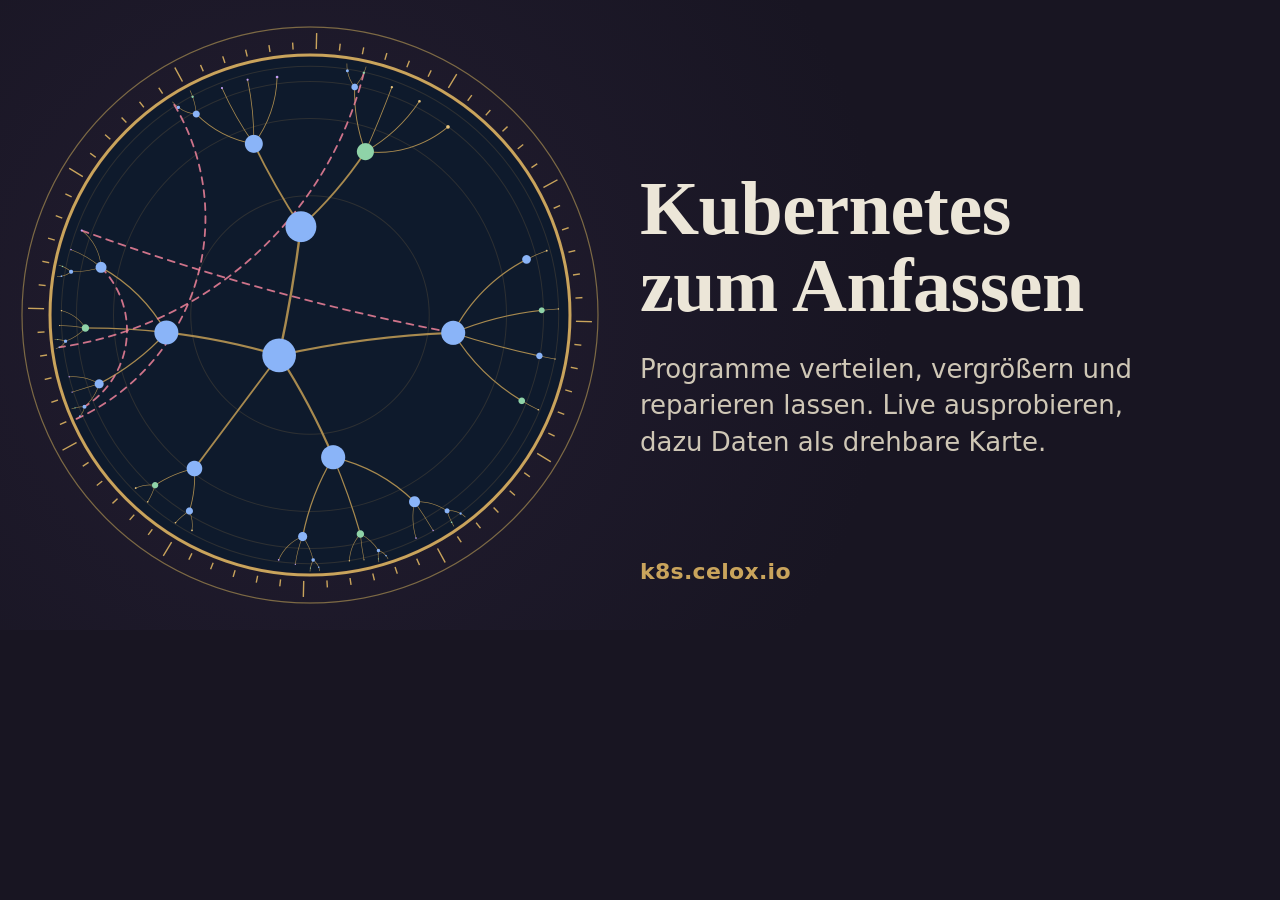
==== tools/og.html @ ddb6ec95 "Landing page, plain-language UI, favicon and Open Graph image - / is now an explanatory landing page" ====
<!doctype html>
<!-- Vorlage fuer das Open-Graph-Bild (1200x630). Rendern: tools/render.sh -->
<html lang="de"><head><meta charset="utf-8">
<style>
html,body{margin:0;background:#181522}
#og{position:relative;width:1200px;height:630px;overflow:hidden;background:radial-gradient(circle at 300px 315px,#221d31 0,#181522 62%)}
canvas{position:absolute;left:0;top:0}
.txt{position:absolute;left:640px;top:0;bottom:0;width:500px;display:flex;flex-direction:column;justify-content:center;color:#ece6d8;font-family:"Iowan Old Style","Palatino Linotype",Palatino,Georgia,serif}
h1{margin:0;font-size:76px;line-height:1.02;font-weight:600;letter-spacing:-.5px}
p{margin:26px 0 0;font:400 26px/1.4 system-ui,-apple-system,"Segoe UI",sans-serif;color:#cfc7b6}
.url{position:absolute;left:640px;bottom:46px;font:600 22px system-ui,sans-serif;color:#c9a45c;letter-spacing:.3px}
</style></head><body>
<div id="og">
  <canvas id="c" width="2400" height="1260" style="width:1200px;height:630px"></canvas>
  <div class="txt"><h1>Kubernetes zum Anfassen</h1><p>Programme verteilen, vergrößern und reparieren lassen. Live ausprobieren, dazu Daten als drehbare Karte.</p></div>
  <div class="url">k8s.celox.io</div>
</div>
<script src="../k8s/web/hyper.js"></script>
<script>
const H = Hyper, c = document.getElementById('c'), ctx = c.getContext('2d');
ctx.scale(2, 2);
const mk = (kids, t) => ({ children: kids || [], type: t || 'leaf' });
const br = (n, m, d) => mk(Array.from({ length: n }, (_, i) => mk(d ? [br(2, 1, false)] .concat(Array.from({ length: m }, () => mk([], i % 2 ? 'leaf' : 'leaf2'))) : Array.from({ length: m }, () => mk([], 'leaf')), i % 2 ? 'list' : 'group')), 'group');
const root = mk([br(3, 2, true), br(2, 3, true), br(4, 1, false), br(3, 2, true), br(2, 2, false)], 'group');
H.layout(root);
const all = []; (function w(n) { all.push(n); n.children.forEach(k => { k.parent = n; w(k); }); })(root);
const V = H.compose(H.rotate(-0.5), H.translate([-0.18, 0.08]));
const cx = 310, cy = 315, S = 258;
const scr = z => [cx + S * z[0], cy + S * z[1]];
function geo(a, b) {
  const A = scr(a), B = scr(b), g = H.geodesic(a, b);
  if (g.line) { ctx.moveTo(A[0], A[1]); ctx.lineTo(B[0], B[1]); return; }
  const C = scr(g.c), r = g.r * S;
  const a1 = Math.atan2(A[1] - C[1], A[0] - C[0]), a2 = Math.atan2(B[1] - C[1], B[0] - C[0]);
  let d = a2 - a1; while (d > Math.PI) d -= 2 * Math.PI; while (d < -Math.PI) d += 2 * Math.PI;
  ctx.moveTo(A[0], A[1]); ctx.arc(C[0], C[1], r, a1, a2, d < 0);
}
ctx.beginPath(); ctx.arc(cx, cy, S, 0, 7); ctx.fillStyle = '#0e1a2c'; ctx.fill();
ctx.strokeStyle = '#7d6a45'; ctx.globalAlpha = .28; ctx.lineWidth = 1;
for (let d = 1; d <= 4; d++) { ctx.beginPath(); ctx.arc(cx, cy, S * Math.tanh(d / 2), 0, 7); ctx.stroke(); }
ctx.globalAlpha = 1;
ctx.beginPath(); ctx.arc(cx, cy, S + 2, 0, 7); ctx.strokeStyle = '#c9a45c'; ctx.lineWidth = 3; ctx.stroke();
ctx.beginPath(); ctx.arc(cx, cy, S + 30, 0, 7); ctx.strokeStyle = '#7d6a45'; ctx.lineWidth = 1.2; ctx.stroke();
ctx.beginPath();
for (let i = 0; i < 72; i++) { const a = -0.5 + i * Math.PI / 36, l = i % 6 ? 7 : 16;
  ctx.moveTo(cx + Math.cos(a) * (S + 8), cy + Math.sin(a) * (S + 8)); ctx.lineTo(cx + Math.cos(a) * (S + 8 + l), cy + Math.sin(a) * (S + 8 + l)); }
ctx.strokeStyle = '#c9a45c'; ctx.lineWidth = 1.4; ctx.stroke();
for (const n of all) { n.w = H.apply(V, n.pos); n.f = 1 - H.abs2(n.w); }
ctx.save(); ctx.beginPath(); ctx.arc(cx, cy, S, 0, 7); ctx.clip();
ctx.lineCap = 'round'; ctx.strokeStyle = '#a88a4f';
for (const n of all) if (n.parent) { ctx.beginPath(); geo(n.parent.w, n.w); ctx.lineWidth = Math.max(.6, 2.6 * (n.f + n.parent.f) / 2); ctx.stroke(); }
const refs = [[all[5], all[30]], [all[18], all[3]], [all[40], all[12]], [all[25], all[45]]].filter(p => p[0] && p[1]);
ctx.setLineDash([7, 6]); ctx.strokeStyle = '#f0839a'; ctx.lineWidth = 1.8; ctx.globalAlpha = .85;
for (const [a, b] of refs) { ctx.beginPath(); geo(a.w, b.w); ctx.stroke(); }
ctx.setLineDash([]); ctx.globalAlpha = 1;
const base = { group: .068, list: .06, leaf: .038, leaf2: .038 }, fill = { group: '#8ab4f8', list: '#8fd3a8', leaf: '#e8c47c', leaf2: '#c6a0f6' };
for (const n of [...all].sort((a, b) => a.f - b.f)) { const r = base[n.type] * S * n.f; if (r < .4) continue; const p = scr(n.w);
  ctx.beginPath(); ctx.arc(p[0], p[1], r, 0, 7); ctx.fillStyle = fill[n.type]; ctx.fill(); }
ctx.restore();
document.title = 'ready';
</script></body></html>
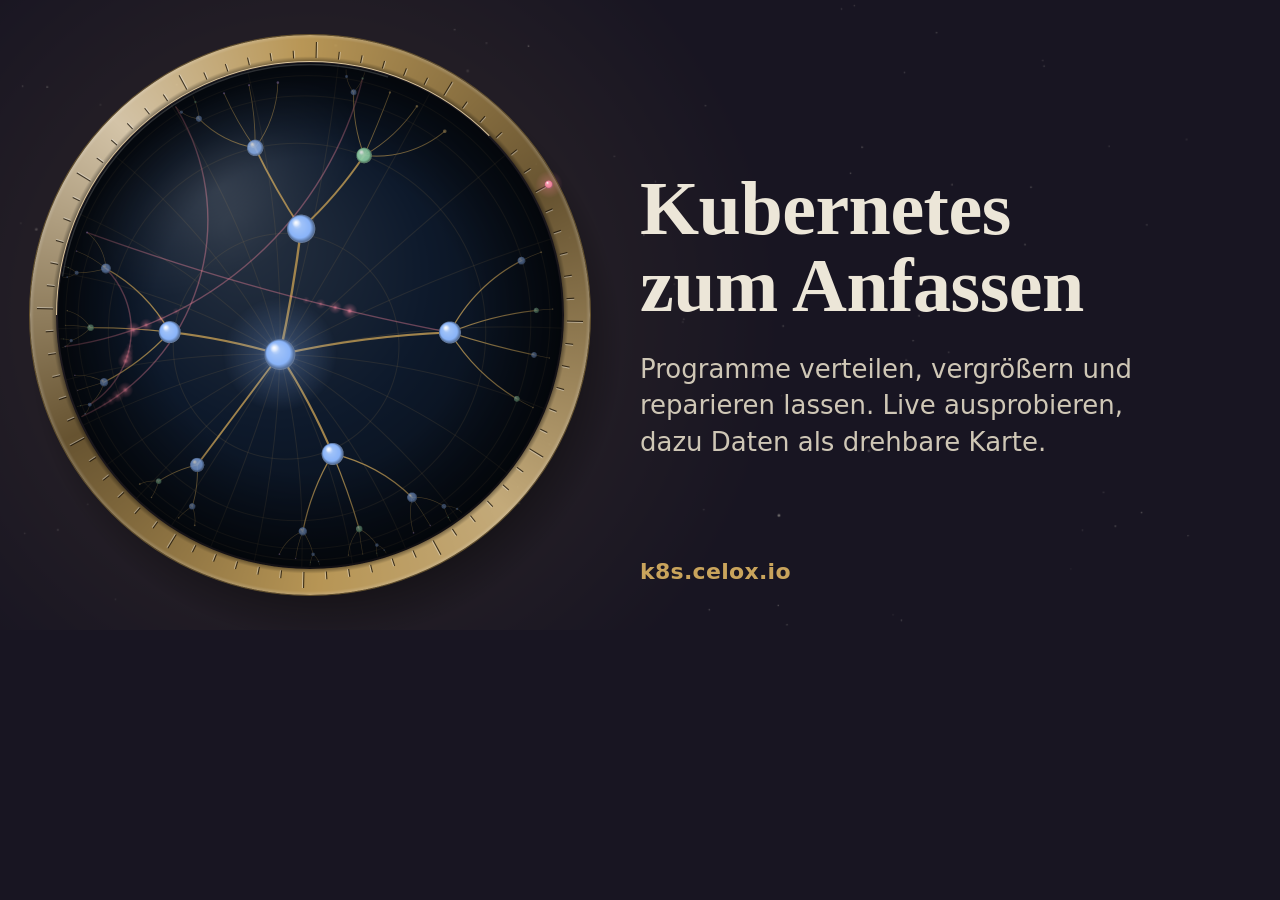
==== commit 26b0bb1a: "AAA rendering of the disc, unfolding animations, dataset explanations - orb.js: shared renderer (gla" ====
--- a/tools/og.html
+++ b/tools/og.html
@@ -3,7 +3,7 @@
 <html lang="de"><head><meta charset="utf-8">
 <style>
 html,body{margin:0;background:#181522}
-#og{position:relative;width:1200px;height:630px;overflow:hidden;background:radial-gradient(circle at 300px 315px,#221d31 0,#181522 62%)}
+#og{position:relative;width:1200px;height:630px;overflow:hidden;background:#181522}
 canvas{position:absolute;left:0;top:0}
 .txt{position:absolute;left:640px;top:0;bottom:0;width:500px;display:flex;flex-direction:column;justify-content:center;color:#ece6d8;font-family:"Iowan Old Style","Palatino Linotype",Palatino,Georgia,serif}
 h1{margin:0;font-size:76px;line-height:1.02;font-weight:600;letter-spacing:-.5px}
@@ -16,6 +16,7 @@
   <div class="url">k8s.celox.io</div>
 </div>
 <script src="../k8s/web/hyper.js"></script>
+<script src="../k8s/web/orb.js"></script>
 <script>
 const H = Hyper, c = document.getElementById('c'), ctx = c.getContext('2d');
 ctx.scale(2, 2);
@@ -25,7 +26,8 @@
 H.layout(root);
 const all = []; (function w(n) { all.push(n); n.children.forEach(k => { k.parent = n; w(k); }); })(root);
 const V = H.compose(H.rotate(-0.5), H.translate([-0.18, 0.08]));
-const cx = 310, cy = 315, S = 258;
+const cx = 310, cy = 315, S = 252;
+const col = { plane: '#181522', disk: '#0e1a2c', brass: '#c9a45c', 'brass-dim': '#7d6a45', ref: '#f0839a', ink: '#ece6d8' };
 const scr = z => [cx + S * z[0], cy + S * z[1]];
 function geo(a, b) {
   const A = scr(a), B = scr(b), g = H.geodesic(a, b);
@@ -35,27 +37,22 @@
   let d = a2 - a1; while (d > Math.PI) d -= 2 * Math.PI; while (d < -Math.PI) d += 2 * Math.PI;
   ctx.moveTo(A[0], A[1]); ctx.arc(C[0], C[1], r, a1, a2, d < 0);
 }
-ctx.beginPath(); ctx.arc(cx, cy, S, 0, 7); ctx.fillStyle = '#0e1a2c'; ctx.fill();
-ctx.strokeStyle = '#7d6a45'; ctx.globalAlpha = .28; ctx.lineWidth = 1;
-for (let d = 1; d <= 4; d++) { ctx.beginPath(); ctx.arc(cx, cy, S * Math.tanh(d / 2), 0, 7); ctx.stroke(); }
-ctx.globalAlpha = 1;
-ctx.beginPath(); ctx.arc(cx, cy, S + 2, 0, 7); ctx.strokeStyle = '#c9a45c'; ctx.lineWidth = 3; ctx.stroke();
-ctx.beginPath(); ctx.arc(cx, cy, S + 30, 0, 7); ctx.strokeStyle = '#7d6a45'; ctx.lineWidth = 1.2; ctx.stroke();
-ctx.beginPath();
-for (let i = 0; i < 72; i++) { const a = -0.5 + i * Math.PI / 36, l = i % 6 ? 7 : 16;
-  ctx.moveTo(cx + Math.cos(a) * (S + 8), cy + Math.sin(a) * (S + 8)); ctx.lineTo(cx + Math.cos(a) * (S + 8 + l), cy + Math.sin(a) * (S + 8 + l)); }
-ctx.strokeStyle = '#c9a45c'; ctx.lineWidth = 1.4; ctx.stroke();
+Orb.drawBackdrop(ctx, 1200, 630, cx, cy, S, -0.5, col);
+Orb.drawDisk(ctx, cx, cy, S, col);
 for (const n of all) { n.w = H.apply(V, n.pos); n.f = 1 - H.abs2(n.w); }
 ctx.save(); ctx.beginPath(); ctx.arc(cx, cy, S, 0, 7); ctx.clip();
-ctx.lineCap = 'round'; ctx.strokeStyle = '#a88a4f';
-for (const n of all) if (n.parent) { ctx.beginPath(); geo(n.parent.w, n.w); ctx.lineWidth = Math.max(.6, 2.6 * (n.f + n.parent.f) / 2); ctx.stroke(); }
+Orb.drawGrid(ctx, H, V, scr, geo, S, col, 0.2);
+ctx.lineCap = 'round';
+for (const n of all) if (n.parent) { ctx.beginPath(); geo(n.parent.w, n.w); ctx.strokeStyle = '#a88a4f'; ctx.globalAlpha = 0.45 + 0.5 * Math.min(1, n.f + n.parent.f); ctx.lineWidth = Math.max(.6, 2.6 * (n.f + n.parent.f) / 2); ctx.stroke(); }
+ctx.globalAlpha = 1;
 const refs = [[all[5], all[30]], [all[18], all[3]], [all[40], all[12]], [all[25], all[45]]].filter(p => p[0] && p[1]);
-ctx.setLineDash([7, 6]); ctx.strokeStyle = '#f0839a'; ctx.lineWidth = 1.8; ctx.globalAlpha = .85;
-for (const [a, b] of refs) { ctx.beginPath(); geo(a.w, b.w); ctx.stroke(); }
-ctx.setLineDash([]); ctx.globalAlpha = 1;
+ctx.strokeStyle = '#f0839a'; ctx.lineWidth = 1.4;
+refs.forEach(([a, b], i) => { ctx.beginPath(); geo(a.w, b.w); ctx.globalAlpha = .4; ctx.stroke(); ctx.globalAlpha = 1; Orb.drawComet(ctx, H, scr, a.w, b.w, 0.35 + i * 0.15, '#f0839a', 4); });
 const base = { group: .068, list: .06, leaf: .038, leaf2: .038 }, fill = { group: '#8ab4f8', list: '#8fd3a8', leaf: '#e8c47c', leaf2: '#c6a0f6' };
 for (const n of [...all].sort((a, b) => a.f - b.f)) { const r = base[n.type] * S * n.f; if (r < .4) continue; const p = scr(n.w);
-  ctx.beginPath(); ctx.arc(p[0], p[1], r, 0, 7); ctx.fillStyle = fill[n.type]; ctx.fill(); }
+  Orb.drawNode(ctx, p[0], p[1], r, fill[n.type], 'orb', { alpha: 0.5 + 0.5 * Math.min(1, n.f * 1.6), glow: n === root ? 0.9 : 0, dark: true }); }
+Orb.drawGlass(ctx, cx, cy, S, col);
 ctx.restore();
+Orb.drawRing(ctx, cx, cy, S, -0.5, col, 26);
 document.title = 'ready';
 </script></body></html>
